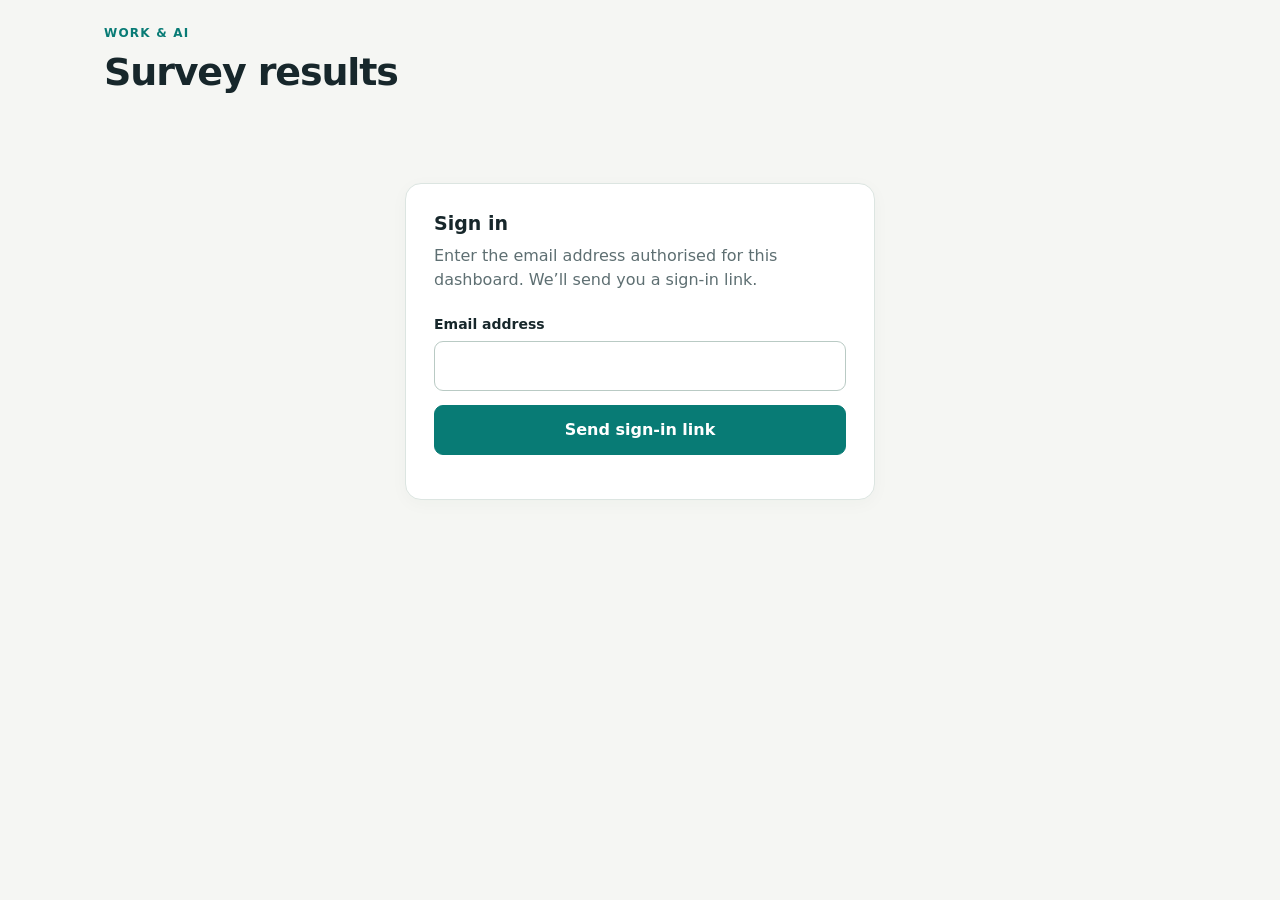
==== dashboard/index.html @ 5d6f45f2 "Add private live survey dashboard" ====
<!doctype html>
<html lang="en">
<head>
  <meta charset="utf-8">
  <meta name="viewport" content="width=device-width, initial-scale=1">
  <meta name="referrer" content="no-referrer">
  <meta name="robots" content="noindex, nofollow">
  <meta http-equiv="Content-Security-Policy" content="default-src 'self'; connect-src https://wopthhuptkqgeapyovlr.supabase.co; style-src 'self'; script-src 'self'; img-src 'self' data:; base-uri 'none'; form-action 'self'">
  <title>AI survey results</title>
  <link rel="stylesheet" href="dashboard.css">
  <script defer src="../config.js"></script>
  <script defer src="dashboard.js"></script>
</head>
<body>
  <header class="top"><div><p class="eyebrow">WORK &amp; AI</p><h1>Survey results</h1></div><div class="toolbar" id="toolbar" hidden><button id="refresh" class="secondary">Refresh</button><button id="signout" class="quiet">Sign out</button></div></header>
  <main>
    <section id="login" class="login card" hidden>
      <h2>Sign in</h2><p>Enter the email address authorised for this dashboard. We’ll send you a sign-in link.</p>
      <form id="login-form"><label for="email">Email address</label><input type="email" id="email" autocomplete="email" required><button class="primary" type="submit">Send sign-in link</button></form>
      <p id="login-message" class="message" role="status"></p>
    </section>
    <section id="content" hidden>
      <div class="context"><p id="updated" role="status">Loading results…</p><p>Completed responses only, unless noted.</p></div>
      <div class="metrics">
        <article class="metric card"><span>Completed responses</span><strong id="completed">–</strong></article>
        <article class="metric card"><span>In progress</span><strong id="partial">–</strong></article>
        <article class="metric card"><span>Task examples shared</span><strong id="tasks">–</strong></article>
      </div>
      <div class="grid">
        <article class="card chart"><h2>How often people use AI</h2><p class="caption">One choice per respondent</p><div id="frequency" class="bars"></div></article>
        <article class="card chart"><h2>AI tools used</h2><p class="caption">Up to three tools per respondent</p><div id="tools" class="bars"></div></article>
        <article class="card chart"><h2>Barriers to using AI</h2><p class="caption">Up to three barriers per respondent</p><div id="barriers" class="bars"></div></article>
        <article class="card chart"><h2>Interest in practical help</h2><p class="caption">One choice per respondent</p><div id="follow_up" class="bars"></div></article>
      </div>
      <p class="footnote">Counts represent survey responses, not necessarily distinct people. Some questions can be skipped.</p>
    </section>
    <p id="error" class="error" role="alert" hidden></p>
  </main>
</body>
</html>
---- dashboard/dashboard.css ----
:root{color-scheme:light;--bg:#f5f6f3;--card:#fff;--ink:#17272b;--muted:#5e6f72;--line:#dce5e1;--accent:#087b75;--soft:#e2f1ee;--bar:#17897d}
*{box-sizing:border-box}[hidden]{display:none!important}body{margin:0;background:var(--bg);color:var(--ink);font:16px/1.5 system-ui,-apple-system,sans-serif}.top,main{max-width:1120px;margin:auto;padding:24px}.top{display:flex;align-items:center;justify-content:space-between;gap:16px;padding-bottom:8px}.eyebrow{margin:0;color:var(--accent);font-size:12px;letter-spacing:.1em;font-weight:750}h1{margin:2px 0;font-size:clamp(28px,4vw,38px);letter-spacing:-.03em}h2{font-size:19px;line-height:1.25;margin:0 0 5px}p{margin:0}.toolbar{display:flex;gap:10px;align-items:center}.card{background:var(--card);border:1px solid var(--line);border-radius:16px;box-shadow:0 4px 18px #17382b08}.login{max-width:470px;margin:48px auto;padding:28px}.login p{color:var(--muted);margin:8px 0 22px}label{display:block;font-size:14px;font-weight:650;margin-bottom:6px}input{width:100%;border:1px solid #b9cac4;border-radius:9px;padding:12px;font:inherit;background:white;color:var(--ink)}button{font:inherit;cursor:pointer;border-radius:9px;font-weight:650}.primary{background:var(--accent);border:1px solid var(--accent);color:white;padding:12px 17px;margin-top:14px;width:100%}.secondary{background:white;border:1px solid var(--line);color:var(--ink);padding:8px 14px}.quiet{background:none;border:0;color:var(--muted);padding:8px}.primary:disabled,.secondary:disabled{opacity:.55;cursor:wait}button:focus-visible,input:focus-visible{outline:3px solid #67b7aa;outline-offset:2px}.context{display:flex;justify-content:space-between;gap:12px;flex-wrap:wrap;color:var(--muted);font-size:13px;margin-bottom:18px}.metrics{display:grid;grid-template-columns:repeat(3,1fr);gap:14px;margin-bottom:18px}.metric{padding:20px 22px}.metric span{display:block;color:var(--muted);font-size:14px}.metric strong{font-size:36px;line-height:1.3}.grid{display:grid;grid-template-columns:1fr 1fr;gap:14px}.chart{padding:22px;min-width:0}.caption{color:var(--muted);font-size:13px;margin-bottom:17px}.bars{display:grid;gap:11px}.bar-head{display:flex;align-items:baseline;justify-content:space-between;gap:12px;font-size:14px}.bar-label{overflow-wrap:anywhere}.bar-value{font-weight:700;white-space:nowrap}.bar-track{width:100%;height:9px;display:block;appearance:none;border:0;background:var(--soft);border-radius:10px;overflow:hidden;margin-top:4px}.bar-track::-webkit-progress-bar{background:var(--soft);border-radius:10px}.bar-track::-webkit-progress-value{background:var(--bar);border-radius:10px}.bar-track::-moz-progress-bar{background:var(--bar);border-radius:10px}.empty,.footnote,.message{color:var(--muted);font-size:13px}.footnote{margin:20px 0}.error{color:#9b2525;margin:14px 0}.message{overflow-wrap:anywhere}.login .message{margin:16px 0 0}@media(max-width:680px){.top,main{padding:18px 16px}.top{align-items:flex-start}.toolbar{flex-wrap:wrap;justify-content:flex-end}.metrics{grid-template-columns:1fr 1fr}.metric:last-child{grid-column:1/-1}.grid{grid-template-columns:1fr}.metric strong{font-size:30px}.login{margin:24px auto}.chart{padding:18px}}
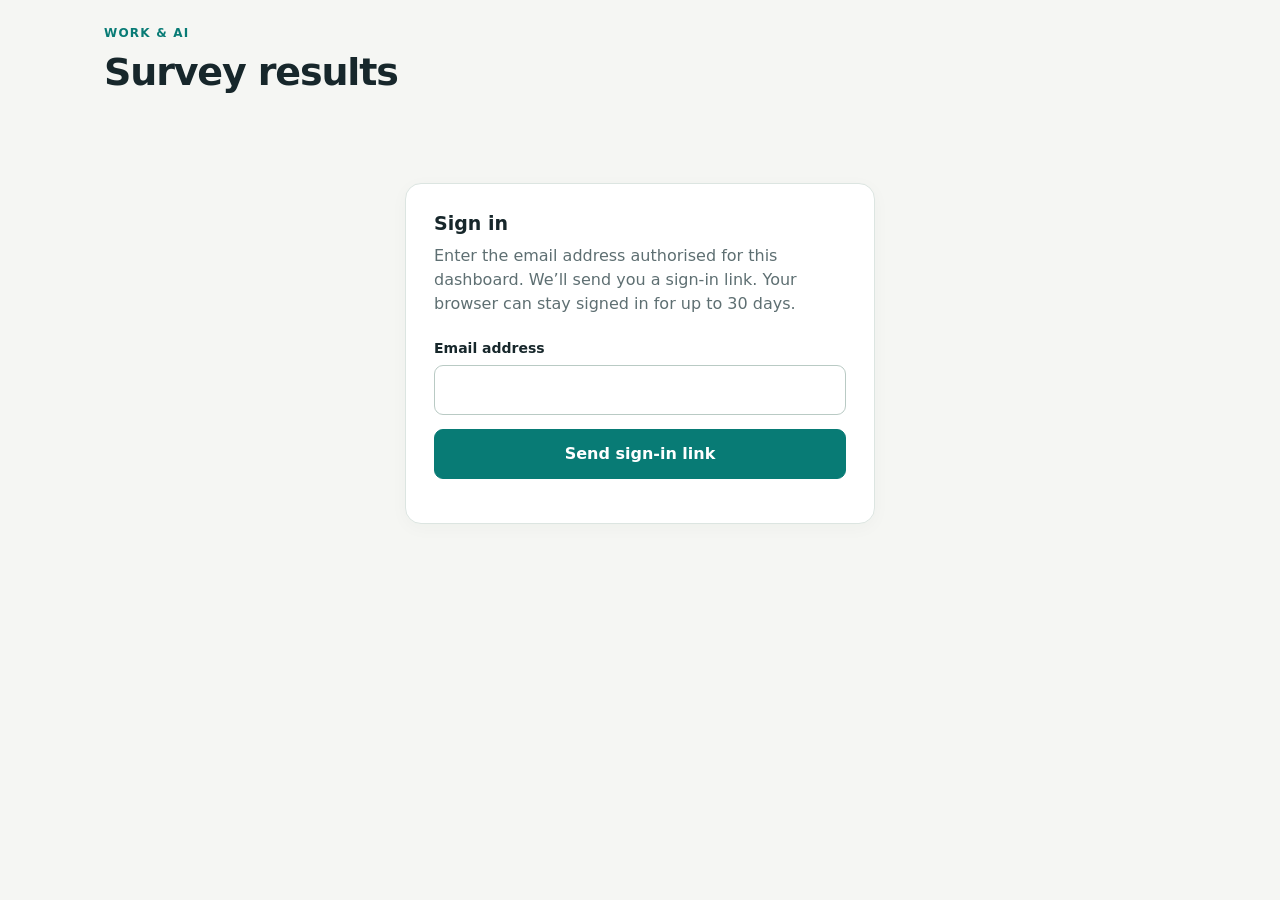
==== commit 315d3845: "Remember dashboard sign-in and explain email limits" ====
--- a/dashboard/index.html
+++ b/dashboard/index.html
@@ -7,15 +7,16 @@
   <meta name="robots" content="noindex, nofollow">
   <meta http-equiv="Content-Security-Policy" content="default-src 'self'; connect-src https://wopthhuptkqgeapyovlr.supabase.co; style-src 'self'; script-src 'self'; img-src 'self' data:; base-uri 'none'; form-action 'self'">
   <title>AI survey results</title>
-  <link rel="stylesheet" href="dashboard.css">
+  <link rel="stylesheet" href="dashboard.css?v=2">
   <script defer src="../config.js"></script>
-  <script defer src="dashboard.js"></script>
+  <script defer src="vendor/supabase-2.118.0.js"></script>
+  <script defer src="dashboard.js?v=3"></script>
 </head>
 <body>
   <header class="top"><div><p class="eyebrow">WORK &amp; AI</p><h1>Survey results</h1></div><div class="toolbar" id="toolbar" hidden><button id="refresh" class="secondary">Refresh</button><button id="signout" class="quiet">Sign out</button></div></header>
   <main>
     <section id="login" class="login card" hidden>
-      <h2>Sign in</h2><p>Enter the email address authorised for this dashboard. We’ll send you a sign-in link.</p>
+      <h2>Sign in</h2><p>Enter the email address authorised for this dashboard. We’ll send you a sign-in link. Your browser can stay signed in for up to 30 days.</p>
       <form id="login-form"><label for="email">Email address</label><input type="email" id="email" autocomplete="email" required><button class="primary" type="submit">Send sign-in link</button></form>
       <p id="login-message" class="message" role="status"></p>
     </section>
@@ -26,6 +27,7 @@
         <article class="metric card"><span>In progress</span><strong id="partial">–</strong></article>
         <article class="metric card"><span>Task examples shared</span><strong id="tasks">–</strong></article>
       </div>
+      <article class="card chart task-themes"><h2>What takes too much time?</h2><p class="caption">Themes in written examples, grouped by keywords. One example can match several themes.</p><p id="task-summary" class="task-summary"></p><div id="task_themes" class="bars"></div></article>
       <div class="grid">
         <article class="card chart"><h2>How often people use AI</h2><p class="caption">One choice per respondent</p><div id="frequency" class="bars"></div></article>
         <article class="card chart"><h2>AI tools used</h2><p class="caption">Up to three tools per respondent</p><div id="tools" class="bars"></div></article>
--- a/dashboard/dashboard.css
+++ b/dashboard/dashboard.css
@@ -1,2 +1,4 @@
 :root{color-scheme:light;--bg:#f5f6f3;--card:#fff;--ink:#17272b;--muted:#5e6f72;--line:#dce5e1;--accent:#087b75;--soft:#e2f1ee;--bar:#17897d}
 *{box-sizing:border-box}[hidden]{display:none!important}body{margin:0;background:var(--bg);color:var(--ink);font:16px/1.5 system-ui,-apple-system,sans-serif}.top,main{max-width:1120px;margin:auto;padding:24px}.top{display:flex;align-items:center;justify-content:space-between;gap:16px;padding-bottom:8px}.eyebrow{margin:0;color:var(--accent);font-size:12px;letter-spacing:.1em;font-weight:750}h1{margin:2px 0;font-size:clamp(28px,4vw,38px);letter-spacing:-.03em}h2{font-size:19px;line-height:1.25;margin:0 0 5px}p{margin:0}.toolbar{display:flex;gap:10px;align-items:center}.card{background:var(--card);border:1px solid var(--line);border-radius:16px;box-shadow:0 4px 18px #17382b08}.login{max-width:470px;margin:48px auto;padding:28px}.login p{color:var(--muted);margin:8px 0 22px}label{display:block;font-size:14px;font-weight:650;margin-bottom:6px}input{width:100%;border:1px solid #b9cac4;border-radius:9px;padding:12px;font:inherit;background:white;color:var(--ink)}button{font:inherit;cursor:pointer;border-radius:9px;font-weight:650}.primary{background:var(--accent);border:1px solid var(--accent);color:white;padding:12px 17px;margin-top:14px;width:100%}.secondary{background:white;border:1px solid var(--line);color:var(--ink);padding:8px 14px}.quiet{background:none;border:0;color:var(--muted);padding:8px}.primary:disabled,.secondary:disabled{opacity:.55;cursor:wait}button:focus-visible,input:focus-visible{outline:3px solid #67b7aa;outline-offset:2px}.context{display:flex;justify-content:space-between;gap:12px;flex-wrap:wrap;color:var(--muted);font-size:13px;margin-bottom:18px}.metrics{display:grid;grid-template-columns:repeat(3,1fr);gap:14px;margin-bottom:18px}.metric{padding:20px 22px}.metric span{display:block;color:var(--muted);font-size:14px}.metric strong{font-size:36px;line-height:1.3}.grid{display:grid;grid-template-columns:1fr 1fr;gap:14px}.chart{padding:22px;min-width:0}.caption{color:var(--muted);font-size:13px;margin-bottom:17px}.bars{display:grid;gap:11px}.bar-head{display:flex;align-items:baseline;justify-content:space-between;gap:12px;font-size:14px}.bar-label{overflow-wrap:anywhere}.bar-value{font-weight:700;white-space:nowrap}.bar-track{width:100%;height:9px;display:block;appearance:none;border:0;background:var(--soft);border-radius:10px;overflow:hidden;margin-top:4px}.bar-track::-webkit-progress-bar{background:var(--soft);border-radius:10px}.bar-track::-webkit-progress-value{background:var(--bar);border-radius:10px}.bar-track::-moz-progress-bar{background:var(--bar);border-radius:10px}.empty,.footnote,.message{color:var(--muted);font-size:13px}.footnote{margin:20px 0}.error{color:#9b2525;margin:14px 0}.message{overflow-wrap:anywhere}.login .message{margin:16px 0 0}@media(max-width:680px){.top,main{padding:18px 16px}.top{align-items:flex-start}.toolbar{flex-wrap:wrap;justify-content:flex-end}.metrics{grid-template-columns:1fr 1fr}.metric:last-child{grid-column:1/-1}.grid{grid-template-columns:1fr}.metric strong{font-size:30px}.login{margin:24px auto}.chart{padding:18px}}
+.task-themes{margin-bottom:14px}.task-themes .bars{display:grid;grid-template-columns:1fr 1fr;gap:12px 30px}@media(max-width:680px){.task-themes .bars{grid-template-columns:1fr}}
+.task-summary{margin:0 0 18px;color:var(--ink);font-size:15px;font-weight:600}
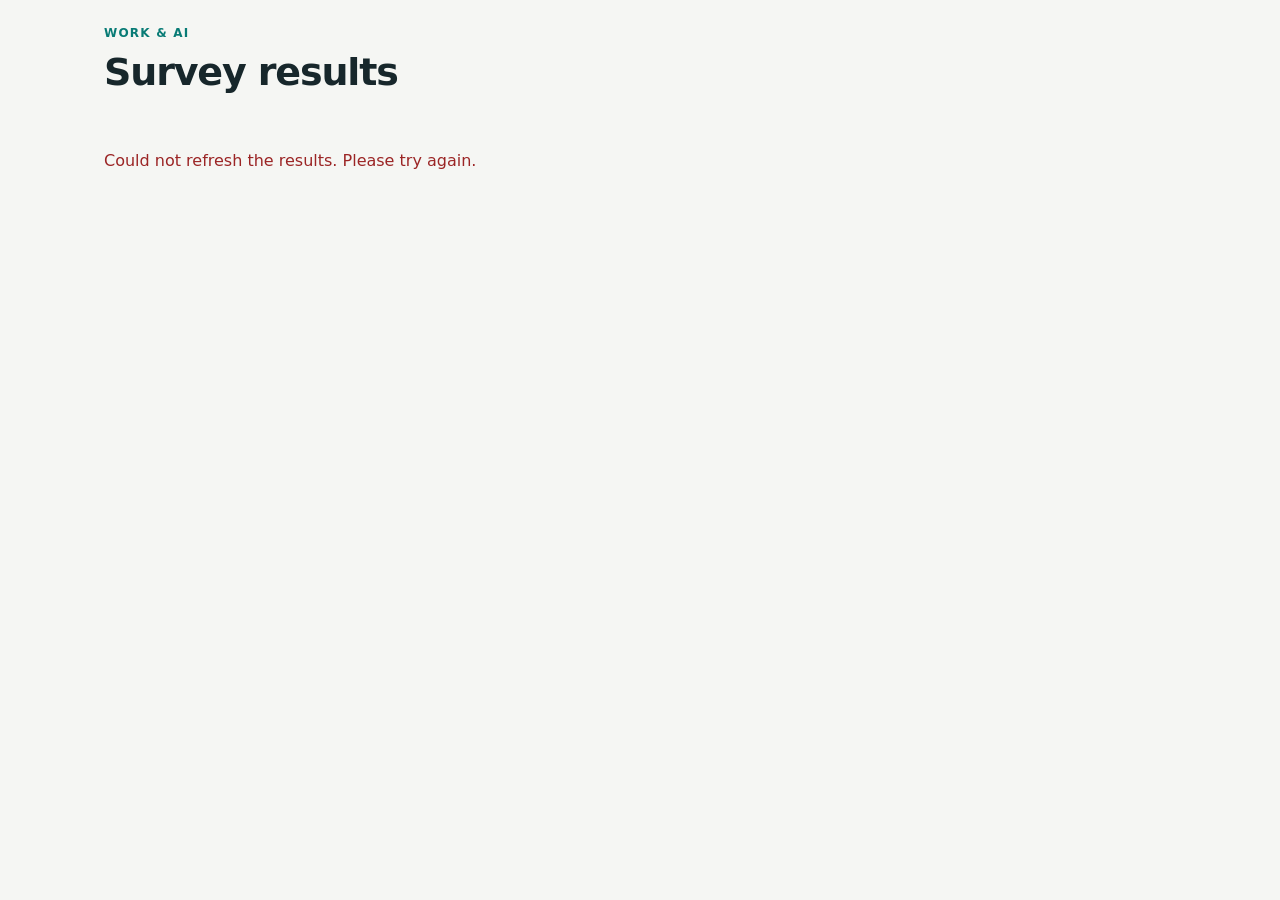
==== commit 90003558: "Temporarily open aggregate survey dashboard" ====
--- a/dashboard/index.html
+++ b/dashboard/index.html
@@ -9,17 +9,11 @@
   <title>AI survey results</title>
   <link rel="stylesheet" href="dashboard.css?v=2">
   <script defer src="../config.js"></script>
-  <script defer src="vendor/supabase-2.118.0.js"></script>
-  <script defer src="dashboard.js?v=3"></script>
+  <script defer src="dashboard.js?v=4"></script>
 </head>
 <body>
-  <header class="top"><div><p class="eyebrow">WORK &amp; AI</p><h1>Survey results</h1></div><div class="toolbar" id="toolbar" hidden><button id="refresh" class="secondary">Refresh</button><button id="signout" class="quiet">Sign out</button></div></header>
+  <header class="top"><div><p class="eyebrow">WORK &amp; AI</p><h1>Survey results</h1></div><div class="toolbar" id="toolbar" hidden><button id="refresh" class="secondary">Refresh</button></div></header>
   <main>
-    <section id="login" class="login card" hidden>
-      <h2>Sign in</h2><p>Enter the email address authorised for this dashboard. We’ll send you a sign-in link. Your browser can stay signed in for up to 30 days.</p>
-      <form id="login-form"><label for="email">Email address</label><input type="email" id="email" autocomplete="email" required><button class="primary" type="submit">Send sign-in link</button></form>
-      <p id="login-message" class="message" role="status"></p>
-    </section>
     <section id="content" hidden>
       <div class="context"><p id="updated" role="status">Loading results…</p><p>Completed responses only, unless noted.</p></div>
       <div class="metrics">
